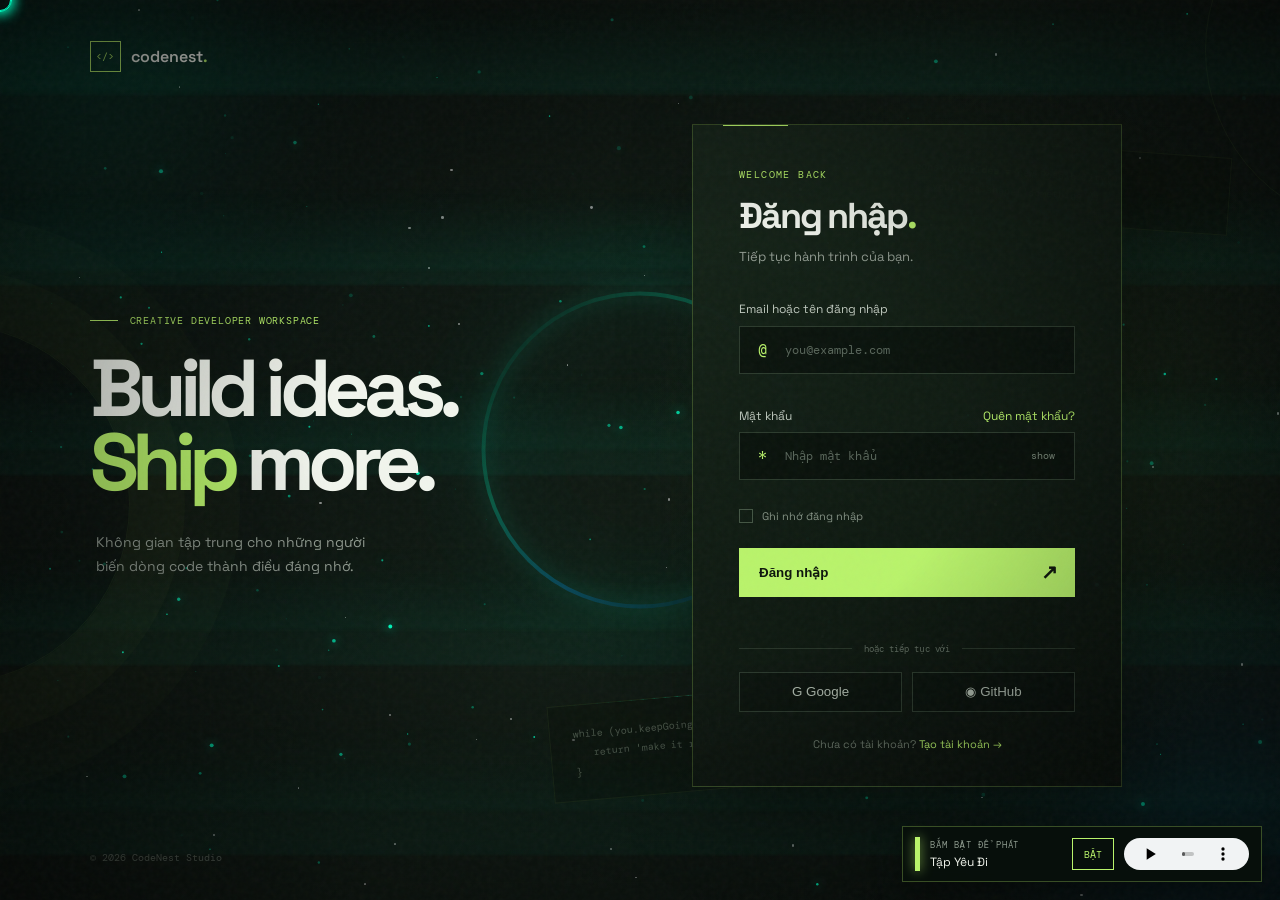
==== account.html @ 3dbcc1f5 "Upload web" ====
<!DOCTYPE html>
<html lang="vi">
<head>
  <meta charset="UTF-8">
  <meta name="viewport" content="width=device-width, initial-scale=1.0">
  <title>CodeNest | Thông tin tài khoản</title>
  <link rel="preconnect" href="https://fonts.googleapis.com">
  <link rel="preconnect" href="https://fonts.gstatic.com" crossorigin>
  <link href="https://fonts.googleapis.com/css2?family=DM+Mono:wght@400;500&family=Space+Grotesk:wght@400;500;600;700&display=swap" rel="stylesheet">
  <link rel="stylesheet" href="account.css">
</head>
<body>
  <header class="topbar"><a class="brand" href="store.html"><span class="brand-mark">&lt;/&gt;</span><span>codenest<span class="accent">.</span></span></a><nav><a href="store.html">Bán code</a><a href="wallet.html">Ví tiền</a><a class="active" href="account.html">Tài khoản</a></nav><button id="logoutButton" type="button">Đăng xuất</button></header>
  <main class="account-shell">
    <section class="account-heading"><p class="eyebrow">ACCOUNT CENTER</p><h1>Thông tin<br><em>của bạn.</em></h1><p>Quản lý hồ sơ, số dư và bảo mật tài khoản CodeNest.</p></section>
    <section class="account-grid">
      <article class="profile-card"><div class="avatar" id="avatar">U</div><p class="card-label">TÀI KHOẢN HIỆN TẠI</p><h2 id="accountName">USER</h2><div class="profile-details"><span>Email / tên đăng nhập <b id="accountEmail">-</b></span><span>Vai trò <b id="accountRole">Thành viên</b></span><span>Số dư <b class="balance" id="accountBalance">0đ</b></span></div></article>
      <form class="password-card" id="passwordForm"><p class="card-label">BẢO MẬT</p><h2>Đổi mật khẩu</h2><p class="card-copy">Sử dụng mật khẩu mới dài ít nhất 6 ký tự.</p><label for="currentPassword">Mật khẩu hiện tại</label><input id="currentPassword" type="password" required><label for="newPassword">Mật khẩu mới</label><input id="newPassword" type="password" minlength="6" required><label for="confirmPassword">Nhập lại mật khẩu mới</label><input id="confirmPassword" type="password" minlength="6" required><button class="save-button" type="submit">Lưu mật khẩu <span>↗</span></button><p class="form-status" id="passwordStatus" role="status"></p></form>
    </section>
  </main>
  <script src="account.js"></script>
</body>
</html>
---- account.css ----
*{box-sizing:border-box}:root{--ink:#f1f5ed;--muted:#8c998d;--green:#b9f36b;--cyan:#00ffc3;--line:rgba(185,243,107,.17);--bg:#0a100d;--display:'Space Grotesk',sans-serif;--mono:'DM Mono',monospace}body{margin:0;min-width:320px;min-height:100vh;color:var(--ink);font-family:var(--display);background:radial-gradient(circle at 80% 15%,#1c3320,transparent 30%),linear-gradient(135deg,#080d0b,#101a13 60%,#080d0a)}.topbar{display:flex;align-items:center;max-width:1240px;margin:auto;padding:28px 6vw;border-bottom:1px solid var(--line)}.brand{display:flex;align-items:center;gap:10px;color:var(--ink);font-weight:600;text-decoration:none}.brand-mark{display:grid;width:30px;height:30px;place-items:center;border:1px solid var(--green);color:var(--green);font:10px var(--mono)}.accent,em{color:var(--green);font-style:normal}.topbar nav{display:flex;gap:28px;margin-left:auto;margin-right:40px}.topbar nav a{color:#849085;font-size:12px;text-decoration:none}.topbar nav a.active,.topbar nav a:hover{color:var(--ink)}.topbar button{border:0;color:#9aa69a;background:none;cursor:pointer}.account-shell{max-width:1000px;margin:auto;padding:85px 5vw}.eyebrow,.card-label{color:var(--green);font:10px var(--mono);letter-spacing:.12em}.account-heading h1{margin:18px 0;font-size:clamp(52px,7vw,88px);line-height:.9;letter-spacing:-.08em}.account-heading>p:last-child{max-width:360px;color:var(--muted);font-size:14px;line-height:1.6}.account-grid{display:grid;grid-template-columns:1fr 1fr;gap:18px;margin-top:65px}.profile-card,.password-card{position:relative;overflow:hidden;padding:30px;border:1px solid var(--line);background:rgba(16,28,18,.82)}.profile-card:after,.password-card:after{position:absolute;inset:-1px;z-index:0;padding:1px;content:'';background:conic-gradient(from 0deg,transparent 0deg,transparent 285deg,var(--cyan) 330deg,#6ee7ff 350deg,transparent 360deg);animation:accountBorder 4s linear infinite;mask:linear-gradient(#000 0 0) content-box,linear-gradient(#000 0 0);mask-composite:exclude;pointer-events:none}.profile-card>* ,.password-card>*{position:relative;z-index:1}.avatar{display:grid;width:58px;height:58px;margin-bottom:34px;place-items:center;border:1px solid var(--green);color:var(--green);font:22px var(--mono);box-shadow:0 0 25px rgba(0,255,195,.18)}.card-label{margin:0 0 12px;color:#7e8d80}.profile-card h2,.password-card h2{margin:0;font-size:26px}.profile-details{display:grid;gap:14px;margin-top:38px;padding-top:20px;border-top:1px solid var(--line);color:var(--muted);font:11px var(--mono)}.profile-details span{display:flex;justify-content:space-between;gap:18px}.profile-details b{color:var(--ink);font-weight:400;text-align:right}.profile-details .balance{color:var(--green)}.card-copy{margin:9px 0 28px;color:var(--muted);font-size:12px}.password-card label{display:block;margin:16px 0 7px;color:#bec8bd;font-size:12px}.password-card input{width:100%;height:45px;padding:0 12px;border:1px solid #344435;outline:0;color:var(--ink);font:12px var(--mono);background:#0b140e}.password-card input:focus{border-color:var(--green)}.save-button{display:flex;justify-content:space-between;width:100%;margin-top:25px;padding:14px 17px;border:0;color:#111c0d;font-weight:700;background:var(--green);cursor:pointer}.save-button span{font-size:18px}.form-status{min-height:15px;color:var(--green);font-size:11px;text-align:center}@keyframes accountBorder{to{transform:rotate(360deg)}}@media(max-width:700px){.topbar{padding:22px 20px}.topbar nav{display:none}.topbar button{margin-left:auto}.account-shell{padding:55px 20px}.account-grid{grid-template-columns:1fr;margin-top:45px}}
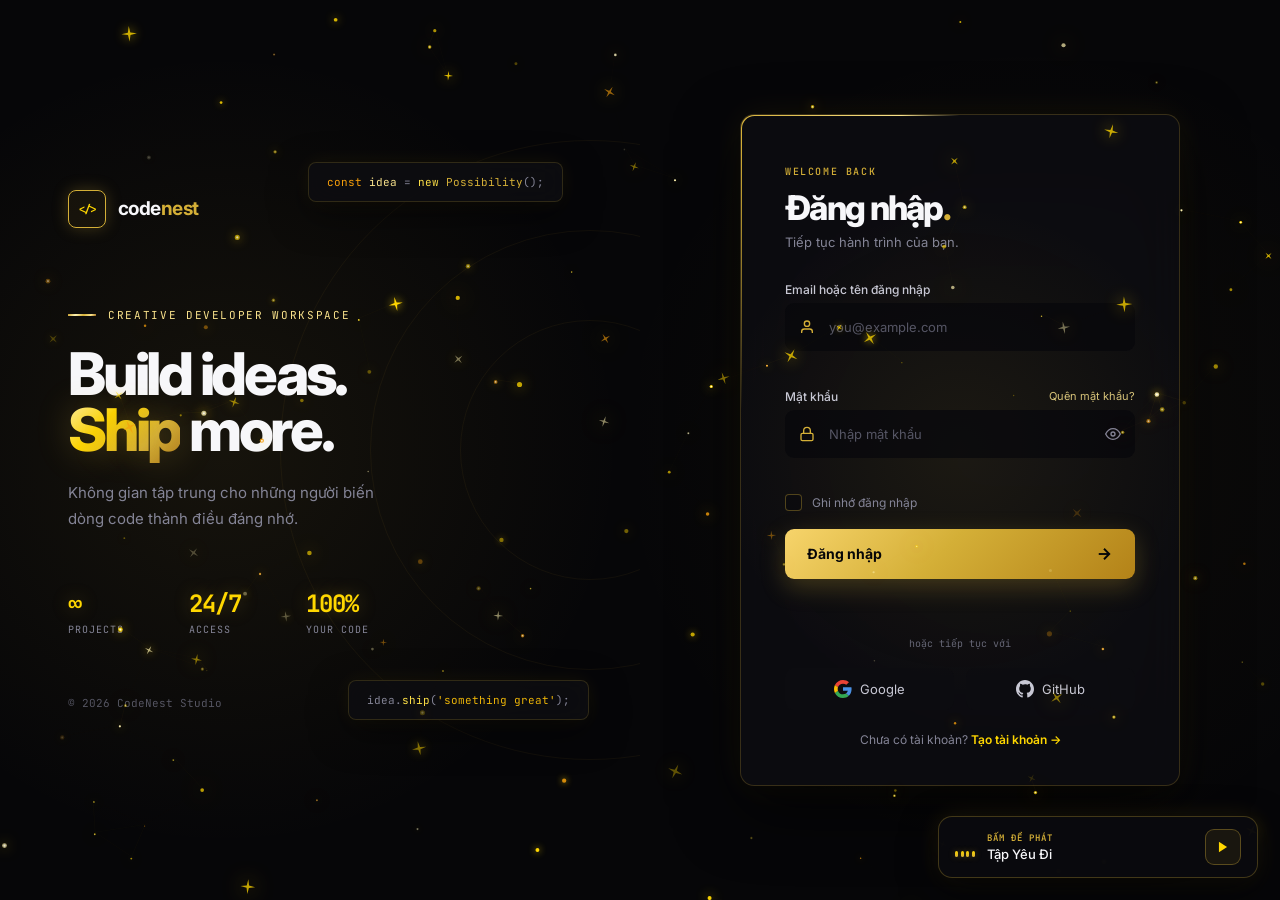
==== commit 42abad85: "first commit" ====
--- a/account.html
+++ b/account.html
@@ -3,21 +3,132 @@
 <head>
   <meta charset="UTF-8">
   <meta name="viewport" content="width=device-width, initial-scale=1.0">
-  <title>CodeNest | Thông tin tài khoản</title>
+  <title>CodeNest | Tài khoản</title>
   <link rel="preconnect" href="https://fonts.googleapis.com">
   <link rel="preconnect" href="https://fonts.gstatic.com" crossorigin>
-  <link href="https://fonts.googleapis.com/css2?family=DM+Mono:wght@400;500&family=Space+Grotesk:wght@400;500;600;700&display=swap" rel="stylesheet">
+  <link href="https://fonts.googleapis.com/css2?family=Inter:wght@300;400;500;600;700;800&family=JetBrains+Mono:wght@400;500&display=swap" rel="stylesheet">
+  <link rel="stylesheet" href="shared.css">
   <link rel="stylesheet" href="account.css">
 </head>
 <body>
-  <header class="topbar"><a class="brand" href="store.html"><span class="brand-mark">&lt;/&gt;</span><span>codenest<span class="accent">.</span></span></a><nav><a href="store.html">Bán code</a><a href="wallet.html">Ví tiền</a><a class="active" href="account.html">Tài khoản</a></nav><button id="logoutButton" type="button">Đăng xuất</button></header>
-  <main class="account-shell">
-    <section class="account-heading"><p class="eyebrow">ACCOUNT CENTER</p><h1>Thông tin<br><em>của bạn.</em></h1><p>Quản lý hồ sơ, số dư và bảo mật tài khoản CodeNest.</p></section>
+  <div class="page-glow page-glow-1" aria-hidden="true"></div>
+  <div class="page-glow page-glow-2" aria-hidden="true"></div>
+  <div class="cursor" id="cursor" aria-hidden="true"></div>
+
+  <header class="topbar">
+    <div class="topbar-inner">
+      <a class="brand" href="store.html">
+        <div class="brand-icon">&lt;/&gt;</div>
+        <span class="brand-name">code<span class="accent">nest</span></span>
+      </a>
+      <nav class="topbar-nav">
+        <a href="store.html">Kho code</a>
+        <a href="wallet.html">Ví tiền</a>
+        <a href="account.html" class="active">Tài khoản</a>
+        <a href="admin.html" id="adminLink" style="display:none">Quản trị</a>
+      </nav>
+      <div class="topbar-user">
+        <div class="user-badge">
+          <div class="user-avatar" id="userAvatar">U</div>
+          <span id="userBadge">USER</span>
+        </div>
+        <button class="logout-btn" id="logoutButton">Đăng xuất</button>
+      </div>
+    </div>
+  </header>
+
+  <main class="page-fade">
+    <section class="page-hero">
+      <div class="reveal">
+        <p class="eyebrow">Account Center</p>
+        <h1 class="page-h1">Thông tin<br><em>của bạn.</em></h1>
+        <p class="page-desc">Quản lý hồ sơ, số dư và bảo mật tài khoản CodeNest.</p>
+      </div>
+    </section>
+
     <section class="account-grid">
-      <article class="profile-card"><div class="avatar" id="avatar">U</div><p class="card-label">TÀI KHOẢN HIỆN TẠI</p><h2 id="accountName">USER</h2><div class="profile-details"><span>Email / tên đăng nhập <b id="accountEmail">-</b></span><span>Vai trò <b id="accountRole">Thành viên</b></span><span>Số dư <b class="balance" id="accountBalance">0đ</b></span></div></article>
-      <form class="password-card" id="passwordForm"><p class="card-label">BẢO MẬT</p><h2>Đổi mật khẩu</h2><p class="card-copy">Sử dụng mật khẩu mới dài ít nhất 6 ký tự.</p><label for="currentPassword">Mật khẩu hiện tại</label><input id="currentPassword" type="password" required><label for="newPassword">Mật khẩu mới</label><input id="newPassword" type="password" minlength="6" required><label for="confirmPassword">Nhập lại mật khẩu mới</label><input id="confirmPassword" type="password" minlength="6" required><button class="save-button" type="submit">Lưu mật khẩu <span>↗</span></button><p class="form-status" id="passwordStatus" role="status"></p></form>
+      <!-- Profile card -->
+      <div class="card profile-card reveal">
+        <div class="profile-avatar-wrap">
+          <div class="profile-avatar" id="avatar">U</div>
+          <div>
+            <span class="card-label">TÀI KHOẢN</span>
+            <h2 class="profile-name" id="accountName">USER</h2>
+          </div>
+        </div>
+        <div class="profile-details">
+          <div class="detail-row">
+            <span>Email / Tên đăng nhập</span>
+            <strong id="accountEmail">—</strong>
+          </div>
+          <div class="detail-row">
+            <span>Vai trò</span>
+            <strong id="accountRole">Thành viên</strong>
+          </div>
+          <div class="detail-row">
+            <span>Số dư</span>
+            <strong class="balance-val" id="accountBalance">0đ</strong>
+          </div>
+          <div class="detail-row">
+            <span>Thành viên từ</span>
+            <strong id="accountDate">—</strong>
+          </div>
+        </div>
+        <a class="goto-wallet" href="wallet.html">
+          Nạp tiền vào ví
+          <svg width="14" height="14" viewBox="0 0 24 24" fill="none" stroke="currentColor" stroke-width="2.5"><line x1="5" y1="12" x2="19" y2="12"/><polyline points="12 5 19 12 12 19"/></svg>
+        </a>
+      </div>
+
+      <!-- Password card -->
+      <form class="card password-card reveal" id="passwordForm">
+        <span class="card-label">BẢO MẬT</span>
+        <h2 class="card-section-title">Đổi mật khẩu</h2>
+        <p class="card-copy">Sử dụng mật khẩu mới dài ít nhất 6 ký tự.</p>
+
+        <div class="pw-field">
+          <label class="form-label" for="currentPassword">Mật khẩu hiện tại</label>
+          <div class="pw-wrap">
+            <input class="form-input" id="currentPassword" type="password" placeholder="••••••••" required>
+            <button class="pw-toggle" type="button" data-target="currentPassword">
+              <svg width="14" height="14" viewBox="0 0 24 24" fill="none" stroke="currentColor" stroke-width="2"><path d="M1 12s4-8 11-8 11 8 11 8-4 8-11 8-11-8-11-8z"/><circle cx="12" cy="12" r="3"/></svg>
+            </button>
+          </div>
+        </div>
+        <div class="pw-field">
+          <label class="form-label" for="newPassword">Mật khẩu mới</label>
+          <div class="pw-wrap">
+            <input class="form-input" id="newPassword" type="password" placeholder="Ít nhất 6 ký tự" minlength="6" required>
+            <button class="pw-toggle" type="button" data-target="newPassword">
+              <svg width="14" height="14" viewBox="0 0 24 24" fill="none" stroke="currentColor" stroke-width="2"><path d="M1 12s4-8 11-8 11 8 11 8-4 8-11 8-11-8-11-8z"/><circle cx="12" cy="12" r="3"/></svg>
+            </button>
+          </div>
+        </div>
+        <div class="pw-field">
+          <label class="form-label" for="confirmPassword">Nhập lại mật khẩu mới</label>
+          <div class="pw-wrap">
+            <input class="form-input" id="confirmPassword" type="password" placeholder="Nhập lại mật khẩu" minlength="6" required>
+            <button class="pw-toggle" type="button" data-target="confirmPassword">
+              <svg width="14" height="14" viewBox="0 0 24 24" fill="none" stroke="currentColor" stroke-width="2"><path d="M1 12s4-8 11-8 11 8 11 8-4 8-11 8-11-8-11-8z"/><circle cx="12" cy="12" r="3"/></svg>
+            </button>
+          </div>
+        </div>
+
+        <button class="btn-primary" type="submit">
+          <span>Lưu mật khẩu</span>
+          <svg width="18" height="18" viewBox="0 0 24 24" fill="none" stroke="currentColor" stroke-width="2.5"><line x1="5" y1="12" x2="19" y2="12"/><polyline points="12 5 19 12 12 19"/></svg>
+        </button>
+        <p class="form-status" id="passwordStatus" role="status"></p>
+      </form>
     </section>
   </main>
+
+  <div class="toast" id="toast" role="status">
+    <span class="toast-icon"><svg width="16" height="16" viewBox="0 0 24 24" fill="none" stroke="currentColor" stroke-width="2.5"><polyline points="20 6 9 17 4 12"/></svg></span>
+    <span id="toastMsg"></span>
+  </div>
+
+  <script src="shared.js"></script>
   <script src="account.js"></script>
 </body>
 </html>
--- a/shared.css
+++ b/shared.css
@@ -0,0 +1,605 @@
+/* ============================================================
+   CodeNest – shared.css (Shared Luxury Gold & Obsidian Theme)
+   Used across store.html, wallet.html, account.html, admin.html
+   ============================================================ */
+
+*, *::before, *::after {
+  box-sizing: border-box;
+  margin: 0;
+  padding: 0;
+}
+input, textarea, select {
+  user-select: text;
+  -webkit-user-select: text;
+}
+* {
+  user-select: none;
+  -webkit-user-select: none;
+}
+
+:root {
+  --bg:           #060608;
+  --bg-deep:      #030304;
+  --surface:      #0d0d12;
+  --surface2:     #13131a;
+  --surface-card: rgba(14, 14, 19, 0.82);
+  
+  /* Gold Palette */
+  --gold:         #d4af37;
+  --gold-light:   #fae38c;
+  --gold-bright:  #ffd700;
+  --gold-warm:    #c59b27;
+  --gold-deep:    #996515;
+  --gold-glow:    rgba(212, 175, 55, 0.35);
+  --gold-subtle:  rgba(212, 175, 55, 0.08);
+  --gold-border:  rgba(212, 175, 55, 0.22);
+  --gold-border-focus: rgba(250, 227, 140, 0.65);
+  
+  /* Gradients */
+  --gold-gradient: linear-gradient(135deg, #c59b27 0%, #fef3b5 28%, #d4af37 55%, #fae38c 80%, #996515 100%);
+  --gold-text-grad: linear-gradient(135deg, #fff5c0 0%, #ffd700 35%, #d4af37 70%, #aa771c 100%);
+  --gold-btn: linear-gradient(135deg, #f7d46b 0%, #d4af37 45%, #b38218 100%);
+  --gold-btn-hover: linear-gradient(135deg, #fff1b0 0%, #fae38c 50%, #d4af37 100%);
+  
+  --ink:          #f7f7fa;
+  --ink-dim:      #c8c8d4;
+  --muted:        #848496;
+  --err:          #ff5e5e;
+  --success:      #4ade80;
+  
+  --mono:         'JetBrains Mono', monospace;
+  --sans:         'Inter', -apple-system, BlinkMacSystemFont, sans-serif;
+  --radius:       14px;
+  --radius-sm:    9px;
+  --trans:        all 0.28s cubic-bezier(0.16, 1, 0.3, 1);
+}
+
+html, body {
+  min-height: 100%;
+  font-family: var(--sans);
+  background: var(--bg);
+  color: var(--ink);
+  overflow-x: hidden;
+  position: relative;
+}
+
+/* ---------- Page Transition Cinematic Gold Sweep ---------- */
+body::after {
+  content: '';
+  position: fixed;
+  inset: 0;
+  z-index: 99999;
+  background: radial-gradient(circle at center, rgba(212, 175, 55, 0.15), var(--bg) 75%);
+  opacity: 0;
+  pointer-events: none;
+  transition: opacity 0.42s cubic-bezier(0.16, 1, 0.3, 1);
+}
+body.page-out::after {
+  opacity: 1;
+  pointer-events: all;
+}
+
+.page-sweep {
+  position: fixed;
+  top: 0;
+  left: -100%;
+  width: 100%;
+  height: 3px;
+  background: var(--gold-gradient);
+  box-shadow: 0 0 16px var(--gold-bright);
+  z-index: 100000;
+  pointer-events: none;
+  transition: transform 0.45s ease;
+}
+body.page-out .page-sweep {
+  transform: translateX(200%);
+}
+
+/* Background Grid */
+body::before {
+  content: '';
+  position: fixed;
+  inset: 0;
+  z-index: -3;
+  background-image:
+    linear-gradient(rgba(212, 175, 55, 0.035) 1px, transparent 1px),
+    linear-gradient(90deg, rgba(212, 175, 55, 0.035) 1px, transparent 1px);
+  background-size: 52px 52px;
+  pointer-events: none;
+}
+
+/* Ambient Golden Aura */
+.page-glow {
+  position: fixed;
+  z-index: -2;
+  border-radius: 50%;
+  filter: blur(140px);
+  pointer-events: none;
+}
+.page-glow-1 {
+  width: 600px;
+  height: 600px;
+  top: -180px;
+  left: -180px;
+  background: radial-gradient(circle, rgba(212, 175, 55, 0.1), transparent 70%);
+  animation: glowFloatA 22s ease-in-out infinite alternate;
+}
+.page-glow-2 {
+  width: 500px;
+  height: 500px;
+  bottom: -120px;
+  right: -120px;
+  background: radial-gradient(circle, rgba(255, 215, 0, 0.08), transparent 70%);
+  animation: glowFloatB 18s ease-in-out infinite alternate;
+}
+@keyframes glowFloatA {
+  0%   { transform: translate(0, 0) scale(1); }
+  50%  { transform: translate(80px, 70px) scale(1.15); }
+  100% { transform: translate(30px, 110px) scale(0.95); }
+}
+@keyframes glowFloatB {
+  0%   { transform: translate(0, 0) scale(1); }
+  50%  { transform: translate(-70px, -80px) scale(1.2); }
+  100% { transform: translate(-20px, -30px) scale(1.05); }
+}
+
+/* Dynamic Canvas Particles */
+.bg-particles {
+  position: fixed;
+  inset: 0;
+  z-index: 5;
+  pointer-events: none;
+  width: 100%;
+  height: 100%;
+}
+
+/* ---------- Luxury Golden Cursor ---------- */
+.cursor {
+  position: fixed;
+  z-index: 10000;
+  width: 36px;
+  height: 36px;
+  border: 1.5px solid var(--gold);
+  border-radius: 50%;
+  pointer-events: none;
+  transform: translate(-50%, -50%);
+  transition: width 0.24s cubic-bezier(0.16, 1, 0.3, 1),
+              height 0.24s cubic-bezier(0.16, 1, 0.3, 1),
+              background 0.24s ease,
+              border-color 0.24s ease,
+              box-shadow 0.24s ease;
+  box-shadow: 0 0 14px var(--gold-glow);
+}
+.cursor-dot {
+  position: fixed;
+  z-index: 10001;
+  width: 5px;
+  height: 5px;
+  background: var(--gold-bright);
+  border-radius: 50%;
+  pointer-events: none;
+  transform: translate(-50%, -50%);
+  box-shadow: 0 0 10px var(--gold-bright);
+}
+.cursor.hovered {
+  width: 54px;
+  height: 54px;
+  border-color: var(--gold-bright);
+  background: rgba(212, 175, 55, 0.1);
+  box-shadow: 0 0 24px var(--gold-glow);
+}
+.cursor.clicking {
+  width: 24px;
+  height: 24px;
+  border-color: #fff;
+  background: rgba(255, 215, 0, 0.35);
+}
+@media (pointer: coarse) {
+  .cursor, .cursor-dot { display: none !important; }
+}
+
+/* Click Spark Burst Particle Element */
+.click-spark {
+  position: fixed;
+  pointer-events: none;
+  z-index: 9999;
+  border-radius: 50%;
+  background: var(--gold-bright);
+  box-shadow: 0 0 8px var(--gold-bright);
+  transform: translate(-50%, -50%);
+}
+
+/* Click Ripple Wave */
+.click-ripple {
+  position: fixed;
+  pointer-events: none;
+  z-index: 9998;
+  border: 2px solid var(--gold-bright);
+  border-radius: 50%;
+  transform: translate(-50%, -50%) scale(0);
+  opacity: 1;
+  animation: rippleSpread 0.55s cubic-bezier(0.1, 0.8, 0.3, 1) forwards;
+}
+@keyframes rippleSpread {
+  to {
+    transform: translate(-50%, -50%) scale(4);
+    opacity: 0;
+  }
+}
+
+/* Page fade in */
+.page-fade {
+  opacity: 0;
+  animation: pageFadeIn 0.6s cubic-bezier(0.16, 1, 0.3, 1) both;
+}
+@keyframes pageFadeIn {
+  from { opacity: 0; transform: translateY(10px); }
+  to   { opacity: 1; transform: translateY(0); }
+}
+
+/* ====== TOPBAR ====== */
+.topbar {
+  position: sticky;
+  top: 0;
+  z-index: 100;
+  display: flex;
+  align-items: center;
+  max-width: 100%;
+  height: 70px;
+  padding: 0 6vw;
+  border-bottom: 1px solid var(--gold-border);
+  background: rgba(6, 6, 8, 0.82);
+  backdrop-filter: blur(18px);
+  -webkit-backdrop-filter: blur(18px);
+  box-shadow: 0 4px 24px rgba(0, 0, 0, 0.45);
+}
+.topbar-inner {
+  display: flex;
+  align-items: center;
+  width: 100%;
+  max-width: 1260px;
+  margin: 0 auto;
+}
+
+.brand {
+  display: flex;
+  align-items: center;
+  gap: 12px;
+  text-decoration: none;
+  color: var(--ink);
+  font-weight: 700;
+  font-size: 17px;
+  margin-right: auto;
+  transition: var(--trans);
+}
+.brand:hover {
+  transform: translateY(-1px);
+}
+.brand-icon {
+  width: 34px;
+  height: 34px;
+  display: grid;
+  place-items: center;
+  border: 1.5px solid var(--gold);
+  color: var(--gold-bright);
+  font-family: var(--mono);
+  font-size: 11px;
+  font-weight: 700;
+  border-radius: 7px;
+  background: rgba(212, 175, 55, 0.08);
+  box-shadow: 0 0 14px rgba(212, 175, 55, 0.22);
+}
+.brand-name {
+  letter-spacing: -0.02em;
+}
+.brand-name .accent {
+  color: var(--gold);
+}
+
+/* Nav */
+.topbar-nav {
+  display: flex;
+  align-items: center;
+  gap: 6px;
+  margin: 0 32px;
+}
+.topbar-nav a {
+  position: relative;
+  padding: 8px 16px;
+  color: var(--muted);
+  font-size: 13px;
+  font-weight: 500;
+  text-decoration: none;
+  border-radius: 8px;
+  transition: var(--trans);
+}
+.topbar-nav a:hover {
+  color: var(--gold-light);
+  background: rgba(212, 175, 55, 0.06);
+}
+.topbar-nav a.active {
+  color: var(--gold-bright);
+  font-weight: 600;
+}
+.topbar-nav a.active::after {
+  content: '';
+  position: absolute;
+  left: 16px;
+  right: 16px;
+  bottom: 0px;
+  height: 2px;
+  background: var(--gold-gradient);
+  border-radius: 2px;
+  box-shadow: 0 0 10px var(--gold-bright);
+}
+
+/* User Badge & Logout */
+.topbar-user {
+  display: flex;
+  align-items: center;
+  gap: 12px;
+}
+.user-badge {
+  display: flex;
+  align-items: center;
+  gap: 9px;
+  padding: 5px 14px 5px 6px;
+  border: 1px solid var(--gold-border);
+  border-radius: 999px;
+  font-size: 12px;
+  font-family: var(--mono);
+  color: var(--gold-light);
+  background: rgba(212, 175, 55, 0.06);
+  box-shadow: 0 0 12px rgba(212, 175, 55, 0.1);
+}
+.user-avatar {
+  width: 24px;
+  height: 24px;
+  display: grid;
+  place-items: center;
+  border-radius: 50%;
+  background: var(--gold-gradient);
+  color: #060608;
+  font-size: 11px;
+  font-weight: 800;
+}
+.logout-btn {
+  padding: 8px 16px;
+  border: 1px solid var(--border-subtle);
+  border-radius: var(--radius-sm);
+  background: rgba(14, 14, 18, 0.6);
+  color: var(--muted);
+  font-size: 12px;
+  font-family: var(--sans);
+  cursor: pointer;
+  transition: var(--trans);
+}
+.logout-btn:hover {
+  border-color: rgba(255, 94, 94, 0.4);
+  color: var(--err);
+  background: rgba(255, 94, 94, 0.08);
+}
+
+/* ====== SECTION HERO ====== */
+.page-hero {
+  max-width: 1260px;
+  margin: 0 auto;
+  padding: 68px 6vw 50px;
+}
+.eyebrow {
+  display: flex;
+  align-items: center;
+  gap: 12px;
+  font-size: 10px;
+  font-family: var(--mono);
+  letter-spacing: 0.15em;
+  text-transform: uppercase;
+  color: var(--gold-light);
+  margin-bottom: 18px;
+}
+.eyebrow::before {
+  content: '';
+  width: 24px;
+  height: 1.5px;
+  background: var(--gold-gradient);
+}
+.page-h1 {
+  font-size: clamp(42px, 5.2vw, 76px);
+  font-weight: 800;
+  line-height: 0.95;
+  letter-spacing: -0.055em;
+  margin-bottom: 18px;
+}
+.page-h1 em {
+  font-style: normal;
+  background: var(--gold-text-grad);
+  -webkit-background-clip: text;
+  -webkit-text-fill-color: transparent;
+  text-shadow: 0 0 35px rgba(212, 175, 55, 0.25);
+}
+.page-desc {
+  max-width: 420px;
+  font-size: 14px;
+  line-height: 1.75;
+  color: var(--muted);
+}
+
+/* ====== CARDS ====== */
+.card {
+  position: relative;
+  overflow: hidden;
+  border: 1px solid var(--gold-border);
+  border-radius: var(--radius);
+  background: var(--surface-card);
+  backdrop-filter: blur(16px);
+  -webkit-backdrop-filter: blur(16px);
+  box-shadow: 0 16px 48px rgba(0, 0, 0, 0.5);
+  transition: transform 0.28s cubic-bezier(0.16, 1, 0.3, 1),
+              border-color 0.28s ease,
+              box-shadow 0.28s ease;
+}
+.card::after {
+  content: '';
+  position: absolute;
+  inset: -1px;
+  padding: 1.5px;
+  border-radius: inherit;
+  background: conic-gradient(from 0deg, transparent 0deg, transparent 280deg, var(--gold) 325deg, var(--gold-light) 350deg, transparent 360deg);
+  animation: borderSpin 5s linear infinite;
+  mask: linear-gradient(#000 0 0) content-box, linear-gradient(#000 0 0);
+  mask-composite: exclude;
+  -webkit-mask-composite: xor;
+  pointer-events: none;
+  z-index: 0;
+}
+.card > * {
+  position: relative;
+  z-index: 1;
+}
+@keyframes borderSpin {
+  to { transform: rotate(360deg); }
+}
+
+/* ====== FORM CONTROLS ====== */
+.form-label {
+  display: block;
+  font-size: 12px;
+  color: var(--ink-dim);
+  font-weight: 500;
+  margin-bottom: 7px;
+}
+.form-input, .form-textarea, .form-select {
+  width: 100%;
+  height: 48px;
+  padding: 0 16px;
+  border: 1px solid var(--gold-border);
+  border-radius: var(--radius-sm);
+  background: rgba(8, 8, 12, 0.7);
+  color: var(--ink);
+  font-size: 13px;
+  font-family: var(--sans);
+  outline: none;
+  transition: var(--trans);
+}
+.form-textarea {
+  height: auto;
+  padding: 14px 16px;
+  resize: vertical;
+}
+.form-input:focus, .form-textarea:focus, .form-select:focus {
+  border-color: var(--gold-border-focus);
+  background: rgba(12, 12, 16, 0.85);
+  box-shadow: 0 0 0 3px rgba(212, 175, 55, 0.12), 0 0 20px rgba(212, 175, 55, 0.15);
+}
+.form-input::placeholder, .form-textarea::placeholder {
+  color: #555564;
+}
+
+/* Primary Button */
+.btn-primary {
+  display: flex;
+  align-items: center;
+  justify-content: space-between;
+  gap: 10px;
+  width: 100%;
+  height: 50px;
+  padding: 0 22px;
+  border: 0;
+  border-radius: var(--radius-sm);
+  background: var(--gold-btn);
+  color: #060608;
+  font-size: 14px;
+  font-weight: 700;
+  font-family: var(--sans);
+  cursor: pointer;
+  position: relative;
+  overflow: hidden;
+  box-shadow: 0 8px 24px rgba(212, 175, 55, 0.25);
+  transition: transform 0.2s cubic-bezier(0.16, 1, 0.3, 1),
+              box-shadow 0.2s ease,
+              background 0.2s ease;
+}
+.btn-primary::before {
+  content: '';
+  position: absolute;
+  inset: 0;
+  background: linear-gradient(90deg, transparent, rgba(255, 255, 255, 0.3), transparent);
+  transform: translateX(-100%);
+  transition: transform 0.55s ease;
+}
+.btn-primary:hover::before {
+  transform: translateX(100%);
+}
+.btn-primary:hover {
+  background: var(--gold-btn-hover);
+  transform: translateY(-2px);
+  box-shadow: 0 12px 32px rgba(212, 175, 55, 0.4);
+}
+.btn-primary:active {
+  transform: translateY(1px) scale(0.985);
+}
+
+/* Status Text */
+.form-status {
+  min-height: 16px;
+  font-size: 11px;
+  font-family: var(--mono);
+  text-align: center;
+}
+.form-status.ok  { color: var(--gold-bright); text-shadow: 0 0 10px var(--gold-glow); }
+.form-status.err { color: var(--err); }
+
+/* Luxury Toast */
+.toast {
+  position: fixed;
+  bottom: 28px;
+  right: 28px;
+  z-index: 50000;
+  display: flex;
+  align-items: center;
+  gap: 12px;
+  padding: 14px 22px;
+  border: 1px solid var(--gold-border-focus);
+  border-radius: var(--radius);
+  background: rgba(14, 14, 18, 0.94);
+  color: var(--ink);
+  font-size: 13px;
+  backdrop-filter: blur(18px);
+  box-shadow: 0 12px 36px rgba(0, 0, 0, 0.65), 0 0 20px rgba(212, 175, 55, 0.25);
+  transform: translateY(24px) scale(0.95);
+  opacity: 0;
+  transition: 0.32s cubic-bezier(0.16, 1, 0.3, 1);
+  pointer-events: none;
+  max-width: 360px;
+}
+.toast.show {
+  opacity: 1;
+  transform: translateY(0) scale(1);
+}
+.toast-icon {
+  color: var(--gold-bright);
+  flex-shrink: 0;
+}
+
+/* ====== SCROLL REVEAL UTILITY ====== */
+.reveal {
+  opacity: 0;
+  transform: translateY(20px);
+  transition: opacity 0.6s cubic-bezier(0.16, 1, 0.3, 1),
+              transform 0.6s cubic-bezier(0.16, 1, 0.3, 1);
+}
+.reveal.visible {
+  opacity: 1;
+  transform: translateY(0);
+}
+
+/* Responsive */
+@media (max-width: 900px) {
+  .topbar-nav { display: none; }
+  .page-hero { padding: 52px 5vw 36px; }
+}
+@media (max-width: 520px) {
+  .topbar { padding: 0 16px; }
+  .page-hero { padding: 36px 16px 28px; }
+  .page-h1 { font-size: 38px; }
+}
--- a/account.css
+++ b/account.css
@@ -1 +1,181 @@
-*{box-sizing:border-box}:root{--ink:#f1f5ed;--muted:#8c998d;--green:#b9f36b;--cyan:#00ffc3;--line:rgba(185,243,107,.17);--bg:#0a100d;--display:'Space Grotesk',sans-serif;--mono:'DM Mono',monospace}body{margin:0;min-width:320px;min-height:100vh;color:var(--ink);font-family:var(--display);background:radial-gradient(circle at 80% 15%,#1c3320,transparent 30%),linear-gradient(135deg,#080d0b,#101a13 60%,#080d0a)}.topbar{display:flex;align-items:center;max-width:1240px;margin:auto;padding:28px 6vw;border-bottom:1px solid var(--line)}.brand{display:flex;align-items:center;gap:10px;color:var(--ink);font-weight:600;text-decoration:none}.brand-mark{display:grid;width:30px;height:30px;place-items:center;border:1px solid var(--green);color:var(--green);font:10px var(--mono)}.accent,em{color:var(--green);font-style:normal}.topbar nav{display:flex;gap:28px;margin-left:auto;margin-right:40px}.topbar nav a{color:#849085;font-size:12px;text-decoration:none}.topbar nav a.active,.topbar nav a:hover{color:var(--ink)}.topbar button{border:0;color:#9aa69a;background:none;cursor:pointer}.account-shell{max-width:1000px;margin:auto;padding:85px 5vw}.eyebrow,.card-label{color:var(--green);font:10px var(--mono);letter-spacing:.12em}.account-heading h1{margin:18px 0;font-size:clamp(52px,7vw,88px);line-height:.9;letter-spacing:-.08em}.account-heading>p:last-child{max-width:360px;color:var(--muted);font-size:14px;line-height:1.6}.account-grid{display:grid;grid-template-columns:1fr 1fr;gap:18px;margin-top:65px}.profile-card,.password-card{position:relative;overflow:hidden;padding:30px;border:1px solid var(--line);background:rgba(16,28,18,.82)}.profile-card:after,.password-card:after{position:absolute;inset:-1px;z-index:0;padding:1px;content:'';background:conic-gradient(from 0deg,transparent 0deg,transparent 285deg,var(--cyan) 330deg,#6ee7ff 350deg,transparent 360deg);animation:accountBorder 4s linear infinite;mask:linear-gradient(#000 0 0) content-box,linear-gradient(#000 0 0);mask-composite:exclude;pointer-events:none}.profile-card>* ,.password-card>*{position:relative;z-index:1}.avatar{display:grid;width:58px;height:58px;margin-bottom:34px;place-items:center;border:1px solid var(--green);color:var(--green);font:22px var(--mono);box-shadow:0 0 25px rgba(0,255,195,.18)}.card-label{margin:0 0 12px;color:#7e8d80}.profile-card h2,.password-card h2{margin:0;font-size:26px}.profile-details{display:grid;gap:14px;margin-top:38px;padding-top:20px;border-top:1px solid var(--line);color:var(--muted);font:11px var(--mono)}.profile-details span{display:flex;justify-content:space-between;gap:18px}.profile-details b{color:var(--ink);font-weight:400;text-align:right}.profile-details .balance{color:var(--green)}.card-copy{margin:9px 0 28px;color:var(--muted);font-size:12px}.password-card label{display:block;margin:16px 0 7px;color:#bec8bd;font-size:12px}.password-card input{width:100%;height:45px;padding:0 12px;border:1px solid #344435;outline:0;color:var(--ink);font:12px var(--mono);background:#0b140e}.password-card input:focus{border-color:var(--green)}.save-button{display:flex;justify-content:space-between;width:100%;margin-top:25px;padding:14px 17px;border:0;color:#111c0d;font-weight:700;background:var(--green);cursor:pointer}.save-button span{font-size:18px}.form-status{min-height:15px;color:var(--green);font-size:11px;text-align:center}@keyframes accountBorder{to{transform:rotate(360deg)}}@media(max-width:700px){.topbar{padding:22px 20px}.topbar nav{display:none}.topbar button{margin-left:auto}.account-shell{padding:55px 20px}.account-grid{grid-template-columns:1fr;margin-top:45px}}
+/* ============================================================
+   CodeNest – account.css (Account Page)
+   Luxury Gold & Obsidian Black Theme
+   ============================================================ */
+
+.account-grid {
+  display: grid;
+  grid-template-columns: 1fr 1fr;
+  gap: 20px;
+  max-width: 1040px;
+  margin: 0 auto 64px;
+  padding: 0 6vw;
+}
+
+/* Card Section Titles */
+.card-label {
+  font-size: 10px;
+  font-family: var(--mono);
+  letter-spacing: 0.16em;
+  color: var(--gold);
+  text-transform: uppercase;
+  font-weight: 500;
+}
+.card-section-title {
+  font-size: 24px;
+  font-weight: 700;
+  letter-spacing: -0.04em;
+  margin: 10px 0 6px;
+  color: var(--ink);
+}
+.card-copy {
+  font-size: 13px;
+  color: var(--muted);
+  margin-bottom: 26px;
+  line-height: 1.6;
+}
+
+/* Profile Card */
+.profile-card {
+  padding: 36px;
+}
+.profile-avatar-wrap {
+  display: flex;
+  align-items: center;
+  gap: 18px;
+  margin-bottom: 30px;
+}
+.profile-avatar {
+  width: 64px;
+  height: 64px;
+  display: grid;
+  place-items: center;
+  border: 2px solid var(--gold);
+  border-radius: 16px;
+  font-size: 26px;
+  font-family: var(--mono);
+  font-weight: 800;
+  color: var(--gold-bright);
+  background: rgba(212, 175, 55, 0.08);
+  box-shadow: 0 0 28px rgba(212, 175, 55, 0.25);
+  flex-shrink: 0;
+  transition: transform 0.3s cubic-bezier(0.16, 1, 0.3, 1),
+              box-shadow 0.3s ease;
+}
+.profile-card:hover .profile-avatar {
+  transform: scale(1.05) rotate(2deg);
+  box-shadow: 0 0 35px rgba(212, 175, 55, 0.4);
+}
+.profile-name {
+  font-size: 24px;
+  font-weight: 700;
+  letter-spacing: -0.04em;
+  margin-top: 4px;
+  color: var(--ink);
+}
+
+/* Detail Rows */
+.profile-details {
+  display: grid;
+  gap: 0;
+}
+.detail-row {
+  display: flex;
+  justify-content: space-between;
+  align-items: center;
+  padding: 13px 0;
+  border-bottom: 1px solid var(--border);
+  font-size: 13px;
+  color: var(--muted);
+}
+.detail-row:last-child {
+  border-bottom: 0;
+}
+.detail-row strong {
+  color: var(--ink);
+  font-weight: 500;
+  font-family: var(--mono);
+  font-size: 13px;
+}
+.balance-val {
+  color: var(--gold-bright) !important;
+  font-size: 15px !important;
+  font-weight: 700 !important;
+  text-shadow: 0 0 12px var(--gold-glow);
+}
+
+/* Goto Wallet Link */
+.goto-wallet {
+  display: flex;
+  align-items: center;
+  justify-content: space-between;
+  margin-top: 26px;
+  padding: 14px 18px;
+  border: 1px solid var(--gold-border);
+  border-radius: var(--radius-sm);
+  background: rgba(212, 175, 55, 0.06);
+  color: var(--gold-bright);
+  font-size: 13px;
+  font-weight: 600;
+  text-decoration: none;
+  transition: var(--trans);
+}
+.goto-wallet:hover {
+  border-color: var(--gold-border-focus);
+  background: rgba(212, 175, 55, 0.14);
+  box-shadow: 0 6px 20px rgba(212, 175, 55, 0.2);
+  transform: translateY(-2px);
+}
+.goto-wallet:active {
+  transform: translateY(0);
+}
+
+/* Password Card */
+.password-card {
+  padding: 36px;
+}
+.pw-field {
+  display: flex;
+  flex-direction: column;
+  gap: 6px;
+  margin-bottom: 16px;
+}
+.pw-wrap {
+  position: relative;
+  display: flex;
+  align-items: center;
+}
+.pw-wrap .form-input {
+  padding-right: 44px;
+}
+.pw-toggle {
+  position: absolute;
+  right: 12px;
+  width: 28px;
+  height: 28px;
+  border: 0;
+  background: none;
+  color: var(--muted);
+  cursor: pointer;
+  display: flex;
+  align-items: center;
+  justify-content: center;
+  transition: color 0.2s;
+}
+.pw-toggle:hover {
+  color: var(--gold-bright);
+}
+
+.btn-primary {
+  margin-top: 10px;
+}
+.form-status {
+  margin-top: 12px;
+}
+
+@media (max-width: 760px) {
+  .account-grid {
+    grid-template-columns: 1fr;
+    padding: 0 16px;
+  }
+}
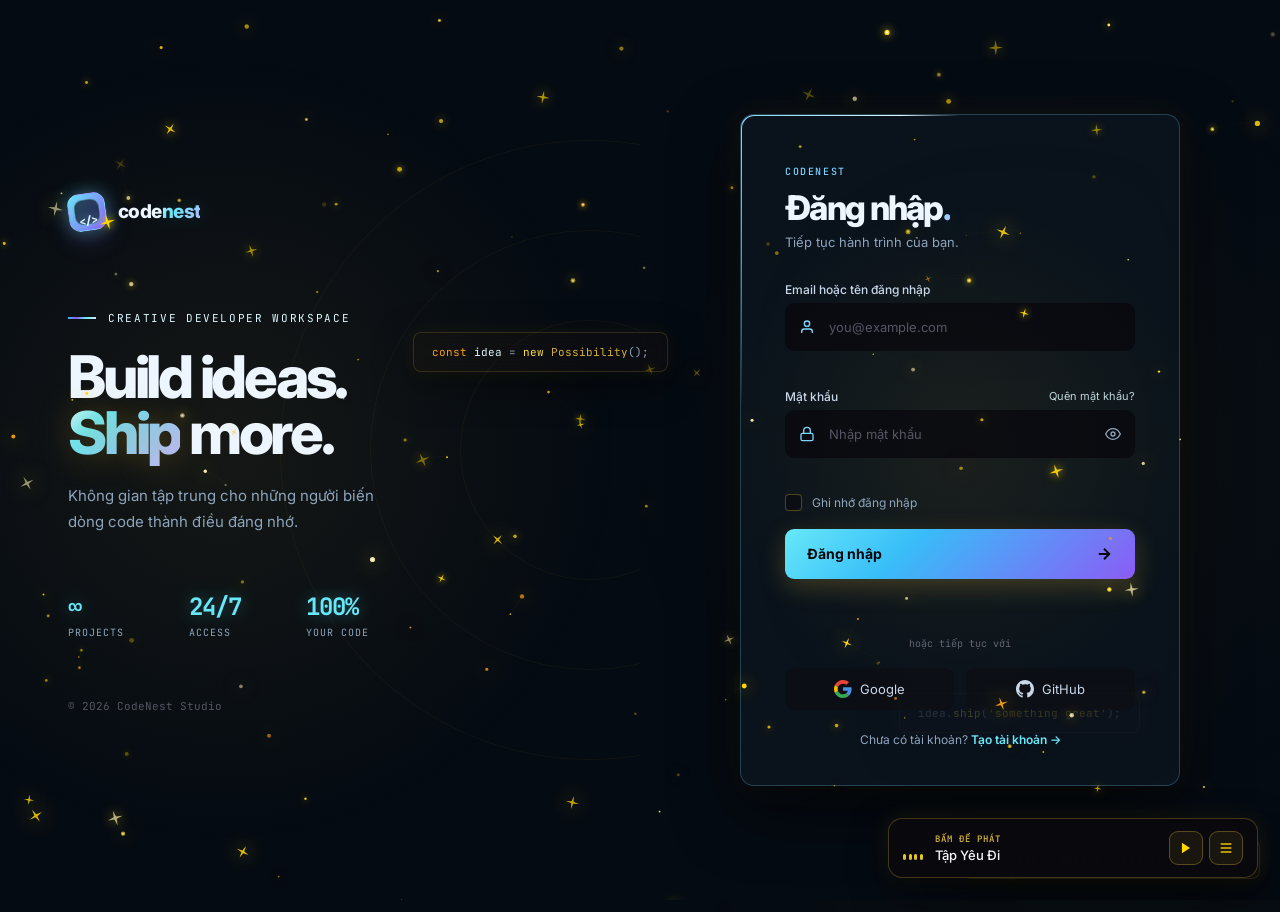
==== commit d66ca975: "Update website" ====
--- a/account.html
+++ b/account.html
@@ -25,6 +25,7 @@
         <a href="store.html">Kho code</a>
         <a href="wallet.html">Ví tiền</a>
         <a href="account.html" class="active">Tài khoản</a>
+        <a href="support.html">Hỗ trợ</a>
         <a href="admin.html" id="adminLink" style="display:none">Quản trị</a>
       </nav>
       <div class="topbar-user">
@@ -128,6 +129,7 @@
     <span id="toastMsg"></span>
   </div>
 
+  <script src="theme.js"></script>
   <script src="shared.js"></script>
   <script src="account.js"></script>
 </body>
--- a/shared.css
+++ b/shared.css
@@ -18,35 +18,35 @@
 }
 
 :root {
-  --bg:           #060608;
-  --bg-deep:      #030304;
-  --surface:      #0d0d12;
-  --surface2:     #13131a;
-  --surface-card: rgba(14, 14, 19, 0.82);
-  
-  /* Gold Palette */
-  --gold:         #d4af37;
-  --gold-light:   #fae38c;
-  --gold-bright:  #ffd700;
-  --gold-warm:    #c59b27;
-  --gold-deep:    #996515;
-  --gold-glow:    rgba(212, 175, 55, 0.35);
-  --gold-subtle:  rgba(212, 175, 55, 0.08);
-  --gold-border:  rgba(212, 175, 55, 0.22);
-  --gold-border-focus: rgba(250, 227, 140, 0.65);
-  
+  --bg:           #050b13;
+  --bg-deep:      #020811;
+  --surface:      #0d1724;
+  --surface2:     #101d2d;
+  --surface-card: rgba(12, 20, 31, 0.8);
+
+  /* Professional cyan-violet palette */
+  --gold:         #7dd3fc;
+  --gold-light:   #dff8ff;
+  --gold-bright:  #67e8f9;
+  --gold-warm:    #a78bfa;
+  --gold-deep:    #0ea5e9;
+  --gold-glow:    rgba(103, 232, 249, 0.38);
+  --gold-subtle:  rgba(103, 232, 249, 0.08);
+  --gold-border:  rgba(125, 211, 252, 0.24);
+  --gold-border-focus: rgba(165, 180, 252, 0.7);
+
   /* Gradients */
-  --gold-gradient: linear-gradient(135deg, #c59b27 0%, #fef3b5 28%, #d4af37 55%, #fae38c 80%, #996515 100%);
-  --gold-text-grad: linear-gradient(135deg, #fff5c0 0%, #ffd700 35%, #d4af37 70%, #aa771c 100%);
-  --gold-btn: linear-gradient(135deg, #f7d46b 0%, #d4af37 45%, #b38218 100%);
-  --gold-btn-hover: linear-gradient(135deg, #fff1b0 0%, #fae38c 50%, #d4af37 100%);
-  
-  --ink:          #f7f7fa;
-  --ink-dim:      #c8c8d4;
-  --muted:        #848496;
-  --err:          #ff5e5e;
-  --success:      #4ade80;
-  
+  --gold-gradient: linear-gradient(135deg, #38bdf8 0%, #8b5cf6 32%, #67e8f9 62%, #dbeafe 100%);
+  --gold-text-grad: linear-gradient(135deg, #ecfeff 0%, #67e8f9 28%, #7dd3fc 52%, #c4b5fd 100%);
+  --gold-btn: linear-gradient(135deg, #67e8f9 0%, #38bdf8 35%, #8b5cf6 100%);
+  --gold-btn-hover: linear-gradient(135deg, #dff8ff 0%, #a5f3fc 32%, #67e8f9 64%, #8b5cf6 100%);
+
+  --ink:          #edf6ff;
+  --ink-dim:      #c9d7ea;
+  --muted:        #8ea5bd;
+  --err:          #ff6b7d;
+  --success:      #39d0b1;
+
   --mono:         'JetBrains Mono', monospace;
   --sans:         'Inter', -apple-system, BlinkMacSystemFont, sans-serif;
   --radius:       14px;
@@ -101,35 +101,38 @@
   position: fixed;
   inset: 0;
   z-index: -3;
-  background-image:
-    linear-gradient(rgba(212, 175, 55, 0.035) 1px, transparent 1px),
-    linear-gradient(90deg, rgba(212, 175, 55, 0.035) 1px, transparent 1px);
-  background-size: 52px 52px;
-  pointer-events: none;
-}
-
-/* Ambient Golden Aura */
+  background:
+    radial-gradient(circle at 15% 15%, rgba(56, 189, 248, 0.18), transparent 24%),
+    radial-gradient(circle at 80% 20%, rgba(139, 92, 246, 0.18), transparent 22%),
+    radial-gradient(circle at 50% 80%, rgba(103, 232, 249, 0.12), transparent 26%),
+    linear-gradient(rgba(125, 211, 252, 0.04) 1px, transparent 1px),
+    linear-gradient(90deg, rgba(125, 211, 252, 0.04) 1px, transparent 1px);
+  background-size: auto, auto, auto, 52px 52px, 52px 52px;
+  pointer-events: none;
+}
+
+/* Ambient cyan glow */
 .page-glow {
   position: fixed;
   z-index: -2;
   border-radius: 50%;
-  filter: blur(140px);
+  filter: blur(150px);
   pointer-events: none;
 }
 .page-glow-1 {
-  width: 600px;
-  height: 600px;
-  top: -180px;
+  width: 640px;
+  height: 640px;
+  top: -200px;
   left: -180px;
-  background: radial-gradient(circle, rgba(212, 175, 55, 0.1), transparent 70%);
+  background: radial-gradient(circle, rgba(103, 232, 249, 0.14), transparent 70%);
   animation: glowFloatA 22s ease-in-out infinite alternate;
 }
 .page-glow-2 {
-  width: 500px;
-  height: 500px;
-  bottom: -120px;
-  right: -120px;
-  background: radial-gradient(circle, rgba(255, 215, 0, 0.08), transparent 70%);
+  width: 560px;
+  height: 560px;
+  bottom: -150px;
+  right: -150px;
+  background: radial-gradient(circle, rgba(167, 139, 250, 0.12), transparent 70%);
   animation: glowFloatB 18s ease-in-out infinite alternate;
 }
 @keyframes glowFloatA {
@@ -163,36 +166,47 @@
   border-radius: 50%;
   pointer-events: none;
   transform: translate(-50%, -50%);
+  background: radial-gradient(circle, rgba(103, 232, 249, 0.44) 0%, rgba(125, 211, 252, 0.2) 26%, rgba(139, 92, 246, 0.1) 52%, transparent 72%);
+  box-shadow: 0 0 18px var(--gold-glow), 0 0 42px rgba(103, 232, 249, 0.22);
   transition: width 0.24s cubic-bezier(0.16, 1, 0.3, 1),
               height 0.24s cubic-bezier(0.16, 1, 0.3, 1),
               background 0.24s ease,
               border-color 0.24s ease,
-              box-shadow 0.24s ease;
-  box-shadow: 0 0 14px var(--gold-glow);
+              box-shadow 0.24s ease,
+              opacity 0.24s ease;
+}
+.cursor::before {
+  content: '';
+  position: absolute;
+  inset: -10px;
+  border-radius: 50%;
+  background: radial-gradient(circle, rgba(103, 232, 249, 0.18), rgba(167, 139, 250, 0.1) 45%, transparent 72%);
+  filter: blur(8px);
+  opacity: 0.9;
 }
 .cursor-dot {
   position: fixed;
   z-index: 10001;
   width: 5px;
   height: 5px;
-  background: var(--gold-bright);
+  background: radial-gradient(circle, #f8fdff 0%, var(--gold-bright) 55%, rgba(103, 232, 249, 0.6) 100%);
   border-radius: 50%;
   pointer-events: none;
   transform: translate(-50%, -50%);
-  box-shadow: 0 0 10px var(--gold-bright);
+  box-shadow: 0 0 12px rgba(103, 232, 249, 0.9), 0 0 20px rgba(125, 211, 252, 0.55);
 }
 .cursor.hovered {
   width: 54px;
   height: 54px;
   border-color: var(--gold-bright);
-  background: rgba(212, 175, 55, 0.1);
-  box-shadow: 0 0 24px var(--gold-glow);
+  background: radial-gradient(circle, rgba(224, 248, 255, 0.35) 0%, rgba(125, 211, 252, 0.16) 32%, rgba(139, 92, 246, 0.08) 62%, transparent 74%);
+  box-shadow: 0 0 26px var(--gold-glow), 0 0 52px rgba(103, 232, 249, 0.24);
 }
 .cursor.clicking {
   width: 24px;
   height: 24px;
   border-color: #fff;
-  background: rgba(255, 215, 0, 0.35);
+  background: rgba(103, 232, 249, 0.38);
 }
 @media (pointer: coarse) {
   .cursor, .cursor-dot { display: none !important; }
@@ -276,24 +290,50 @@
   transform: translateY(-1px);
 }
 .brand-icon {
-  width: 34px;
-  height: 34px;
+  position: relative;
+  width: 36px;
+  height: 36px;
   display: grid;
   place-items: center;
-  border: 1.5px solid var(--gold);
-  color: var(--gold-bright);
+  border-radius: 12px;
+  background: linear-gradient(135deg, #67e8f9 0%, #8b5cf6 100%);
+  box-shadow: 0 0 18px rgba(103, 232, 249, 0.4), 0 10px 26px rgba(139, 92, 246, 0.18);
+  transform: rotate(-8deg);
+  overflow: hidden;
+  border: 1px solid rgba(255, 255, 255, 0.12);
+  font-size: 0;
+  line-height: 0;
+  color: transparent;
+}
+.brand-icon::before {
+  content: '';
+  position: absolute;
+  inset: 5px;
+  border-radius: 9px;
+  background: rgba(3, 7, 18, 0.68);
+  border: 1px solid rgba(125, 211, 252, 0.55);
+}
+.brand-icon::after {
+  content: '</>';
+  position: relative;
+  z-index: 1;
   font-family: var(--mono);
   font-size: 11px;
-  font-weight: 700;
-  border-radius: 7px;
-  background: rgba(212, 175, 55, 0.08);
-  box-shadow: 0 0 14px rgba(212, 175, 55, 0.22);
+  font-weight: 800;
+  letter-spacing: -0.08em;
+  color: #dff8ff;
+  text-shadow: 0 0 10px rgba(103, 232, 249, 0.75);
 }
 .brand-name {
-  letter-spacing: -0.02em;
+  letter-spacing: -0.03em;
+  font-weight: 800;
 }
 .brand-name .accent {
-  color: var(--gold);
+  background: linear-gradient(135deg, #dff8ff 0%, #67e8f9 35%, #c4b5fd 100%);
+  -webkit-background-clip: text;
+  background-clip: text;
+  color: transparent;
+  text-shadow: 0 0 18px rgba(103, 232, 249, 0.22);
 }
 
 /* Nav */
